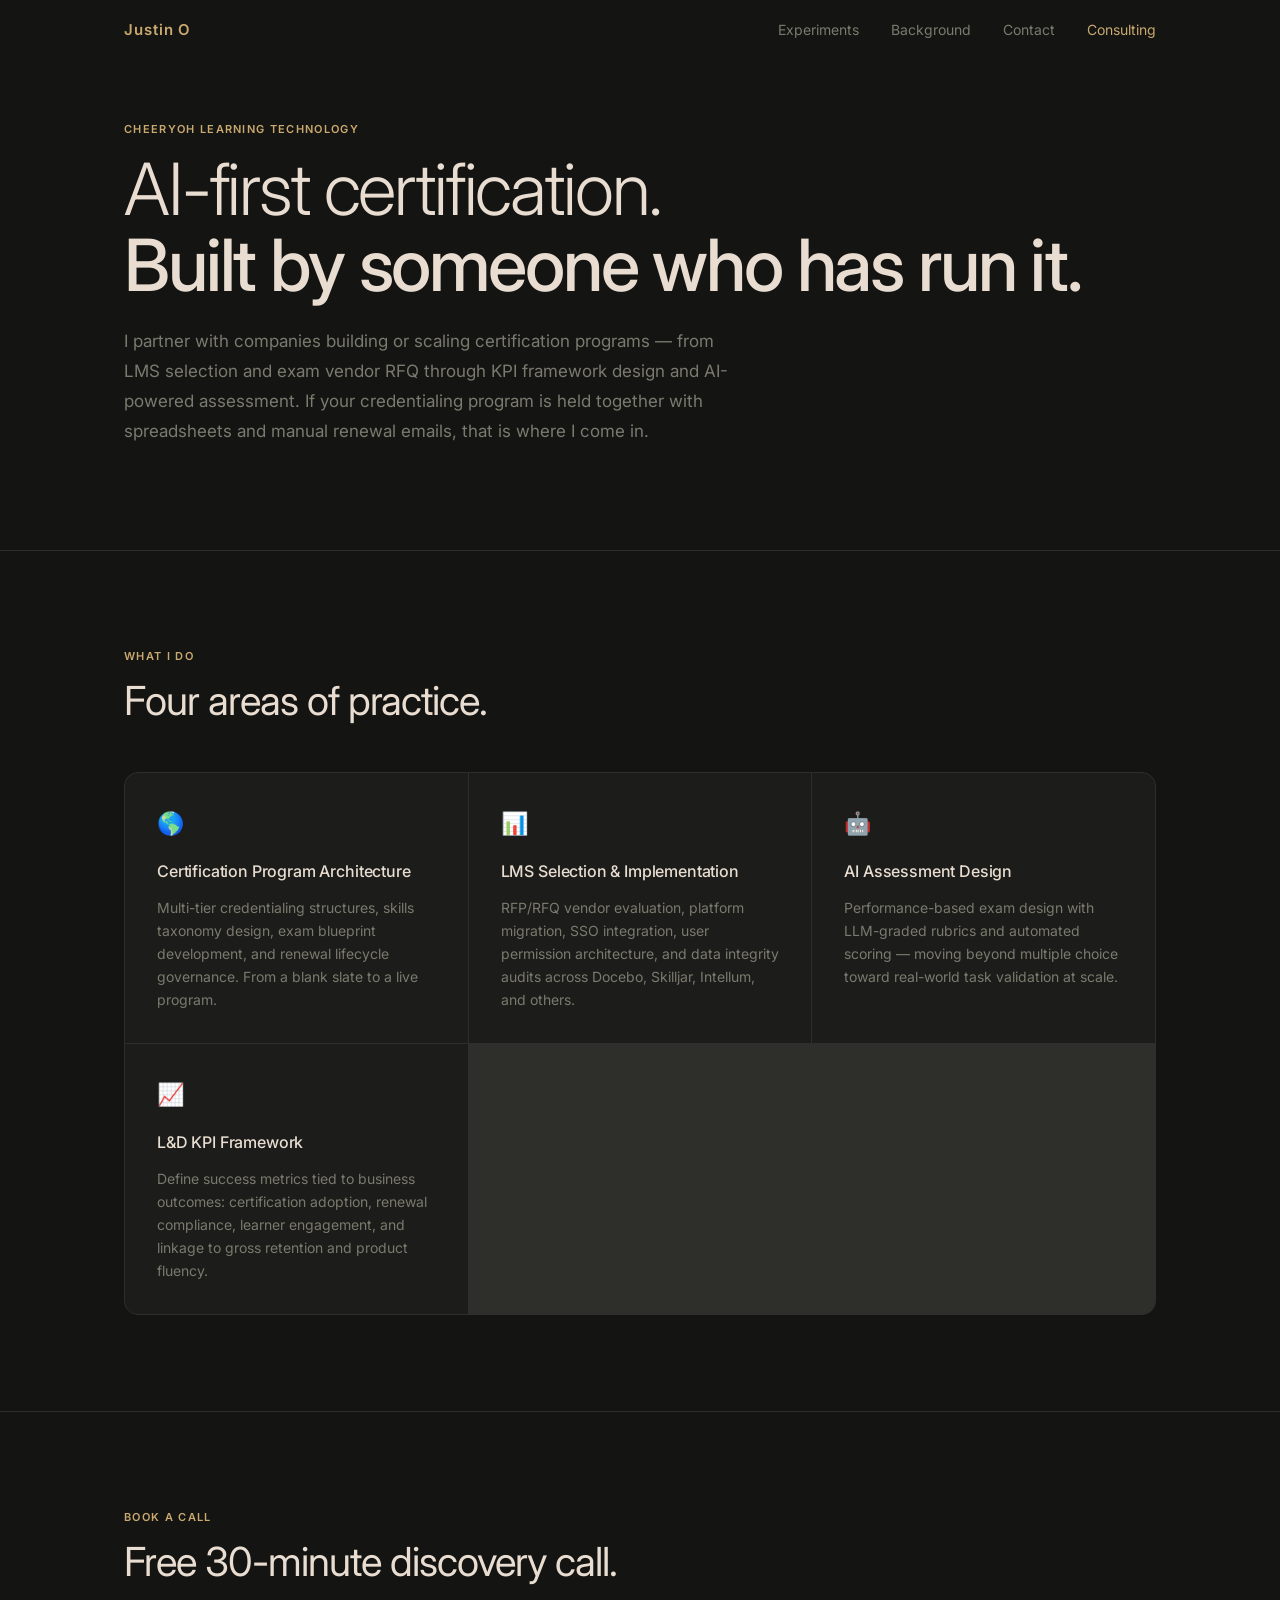
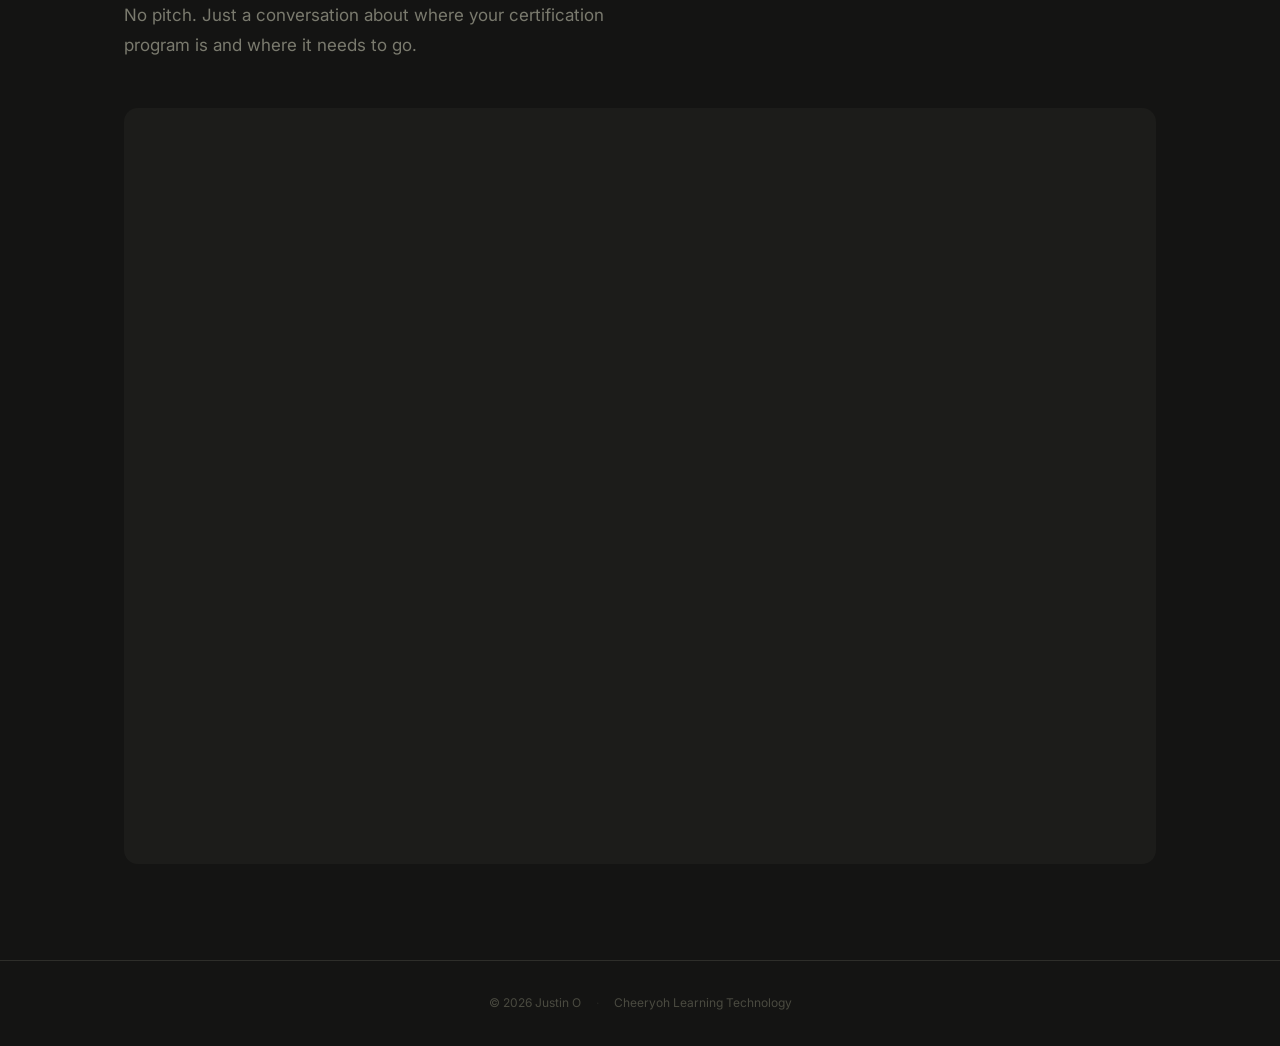
==== consult.html @ 13dc2937 "feat: add consulting page with Calendly scheduling" ====
<!DOCTYPE html>
<html lang="en">
<head>
  <meta charset="UTF-8" />
  <meta name="viewport" content="width=device-width, initial-scale=1.0" />
  <meta name="description" content="Cheeryoh Learning Technology — certification program design, LMS strategy, and AI assessment consulting." />
  <meta property="og:title" content="Consulting — Justin Oh" />
  <meta property="og:description" content="Schedule a discovery call. Certification program architecture, LMS selection, AI assessment design, and L&amp;D KPI frameworks." />
  <title>Consulting — Justin Oh</title>
  <link rel="icon" type="image/svg+xml" href="data:image/svg+xml,<svg xmlns='http://www.w3.org/2000/svg' viewBox='0 0 32 32'><rect width='32' height='32' rx='6' fill='%23141413'/><text x='50%25' y='54%25' dominant-baseline='middle' text-anchor='middle' font-family='Inter,sans-serif' font-weight='600' font-size='14' fill='%23c9a96e'>JO</text></svg>" />
  <link rel="stylesheet" href="style.css" />
  <style>
    .service-grid {
      display: grid;
      grid-template-columns: repeat(auto-fit, minmax(280px, 1fr));
      gap: 1px;
      background: var(--border);
      border: 1px solid var(--border);
      border-radius: 14px;
      overflow: hidden;
      margin-top: 48px;
    }
    .service-item {
      background: var(--surface);
      padding: 32px;
      transition: background var(--duration) var(--ease);
    }
    .service-item:hover { background: var(--surface-alt); }
    .service-icon {
      font-size: 22px;
      margin-bottom: 16px;
    }
    .service-title {
      font-size: 16px;
      font-weight: 500;
      color: var(--accent);
      margin-bottom: 10px;
      letter-spacing: -0.01em;
    }
    .service-desc {
      font-size: 14px;
      color: var(--text-muted);
      line-height: 1.65;
    }
    .calendly-section { background: var(--surface); border-radius: 14px; padding: 48px; margin-top: 48px; }
    .calendly-inline-widget { min-width: 320px; height: 660px; }
    .nav-active { color: var(--accent-warm) !important; }
  </style>
</head>
<body id="page-top">

  <nav class="nav" aria-label="Main navigation">
    <div class="container">
      <a href="index.html" class="nav-logo">Justin O</a>
      <button class="nav-toggle" aria-expanded="false" aria-controls="nav-links" aria-label="Toggle navigation">
        <span></span><span></span><span></span>
      </button>
      <ul class="nav-links" id="nav-links" role="list">
        <li><a href="index.html#projects">Experiments</a></li>
        <li><a href="index.html#skills">Background</a></li>
        <li><a href="index.html#contact">Contact</a></li>
        <li><a href="consult.html" class="nav-active">Consulting</a></li>
      </ul>
    </div>
  </nav>

  <main>

    <section id="top" style="padding-block: 120px 64px;">
      <div class="container">
        <p class="section-label">Cheeryoh Learning Technology</p>
        <h1 class="hero-title" style="margin-top:12px;margin-bottom:24px;">
          AI-first certification.<br>
          <em>Built by someone who has run it.</em>
        </h1>
        <p class="hero-sub" style="max-width:620px;">
          I partner with companies building or scaling certification programs &mdash;
          from LMS selection and exam vendor RFQ through KPI framework design and
          AI-powered assessment. If your credentialing program is held together
          with spreadsheets and manual renewal emails, that is where I come in.
        </p>
      </div>
    </section>

    <section id="services">
      <div class="container">
        <p class="section-label">What I do</p>
        <h2 class="section-title" style="margin-top:8px;">Four areas of practice.</h2>
        <div class="service-grid">
          <div class="service-item">
            <div class="service-icon">&#127758;</div>
            <div class="service-title">Certification Program Architecture</div>
            <p class="service-desc">Multi-tier credentialing structures, skills taxonomy design, exam blueprint development, and renewal lifecycle governance. From a blank slate to a live program.</p>
          </div>
          <div class="service-item">
            <div class="service-icon">&#128202;</div>
            <div class="service-title">LMS Selection &amp; Implementation</div>
            <p class="service-desc">RFP/RFQ vendor evaluation, platform migration, SSO integration, user permission architecture, and data integrity audits across Docebo, Skilljar, Intellum, and others.</p>
          </div>
          <div class="service-item">
            <div class="service-icon">&#129302;</div>
            <div class="service-title">AI Assessment Design</div>
            <p class="service-desc">Performance-based exam design with LLM-graded rubrics and automated scoring &mdash; moving beyond multiple choice toward real-world task validation at scale.</p>
          </div>
          <div class="service-item">
            <div class="service-icon">&#128200;</div>
            <div class="service-title">L&amp;D KPI Framework</div>
            <p class="service-desc">Define success metrics tied to business outcomes: certification adoption, renewal compliance, learner engagement, and linkage to gross retention and product fluency.</p>
          </div>
        </div>
      </div>
    </section>

    <section id="schedule">
      <div class="container">
        <p class="section-label">Book a call</p>
        <h2 class="section-title" style="margin-top:8px;margin-bottom:16px;">Free 30-minute discovery call.</h2>
        <p class="hero-sub" style="max-width:540px;margin-bottom:48px;">
          No pitch. Just a conversation about where your certification program is
          and where it needs to go.
        </p>
        <div class="calendly-section">
          <div class="calendly-inline-widget" data-url="https://calendly.com/cheeryoh/30min"></div>
          <script type="text/javascript" src="https://assets.calendly.com/assets/external/widget.js" async></script>
        </div>
      </div>
    </section>

  </main>

  <footer>
    <div class="container">
      <span>&copy; 2026 Justin O</span>
      <span style="margin-inline:12px;opacity:0.3">&middot;</span>
      <span>Cheeryoh Learning Technology</span>
    </div>
  </footer>

  <script src="main.js" type="module"></script>
</body>
</html>
---- style.css ----
@import url('https://fonts.googleapis.com/css2?family=Inter:wght@300;400;500;600&display=swap');

/* ─── RESET ─────────────────────────────────────────── */
*, *::before, *::after { box-sizing: border-box; }
* { margin: 0; }
html { -webkit-text-size-adjust: none; }
body { line-height: 1.5; -webkit-font-smoothing: antialiased; }
img, picture, video, canvas, svg { display: block; max-width: 100%; }
input, button, textarea, select { font: inherit; }
p, h1, h2, h3, h4, h5, h6 { overflow-wrap: break-word; }
a { color: inherit; }
ul, ol { list-style: none; padding: 0; }

/* ─── TOKENS ─────────────────────────────────────────── */
:root {
  --bg:           #141413;
  --surface:      #1c1c1a;
  --surface-alt:  #232320;
  --border:       #2e2e2a;
  --border-hover: rgba(232, 221, 208, 0.25);
  --accent:       #e8ddd0;
  --accent-warm:  #c9a96e;
  --text:         #e8ddd0;
  --text-muted:   #7a7a6e;
  --text-dim:     #4a4a40;
  --glow:         rgba(232, 221, 208, 0.04);
  --glow-warm:    rgba(201, 169, 110, 0.10);
  --badge-bg:     rgba(201, 169, 110, 0.10);
  --badge-border: rgba(201, 169, 110, 0.25);
  --badge-text:   #c9a96e;
  --tag-bg:       rgba(232, 221, 208, 0.06);
  --tag-border:   rgba(232, 221, 208, 0.12);
  --font: 'Inter', -apple-system, BlinkMacSystemFont, 'Segoe UI', sans-serif;
  --radius-md:  10px;
  --radius-lg:  14px;
  --radius-pill: 999px;
  --ease: cubic-bezier(0.16, 1, 0.3, 1);
  --duration: 0.3s;
  --nav-height: 60px;
  --max-width: 1080px;
}

/* ─── TYPOGRAPHY ─────────────────────────────────────── */
body {
  font-family: var(--font);
  font-size: 15px;
  line-height: 1.7;
  color: var(--text);
  background-color: var(--bg);
}

h1, h2, h3 {
  font-weight: 400;
  line-height: 1.15;
  letter-spacing: -0.02em;
}

/* ─── LAYOUT ─────────────────────────────────────────── */
.container {
  width: 100%;
  max-width: var(--max-width);
  margin-inline: auto;
  padding-inline: 24px;
}

section {
  padding-block: 96px;
}

section + section {
  border-top: 1px solid var(--border);
}

.section-label {
  font-size: 11px;
  font-weight: 600;
  letter-spacing: 0.12em;
  text-transform: uppercase;
  color: var(--accent-warm);
  margin-bottom: 12px;
}

.section-title {
  font-size: clamp(28px, 4vw, 40px);
  font-weight: 400;
  color: var(--accent);
  letter-spacing: -0.025em;
}

.section-subtitle {
  margin-top: 8px;
  color: var(--text-muted);
  font-size: 15px;
}

.section-header {
  margin-bottom: 48px;
}

/* ─── ANIMATIONS ─────────────────────────────────────── */
[data-animate] {
  opacity: 0;
  transform: translateY(48px);
  transition:
    opacity 0.6s var(--ease),
    transform 0.6s var(--ease);
  transition-delay: calc(var(--stagger, 0) * 80ms);
}

[data-animate="visible"] {
  opacity: 1;
  transform: translateY(0);
}

@keyframes drift-a {
  0%, 100% { transform: translate(0, 0) scale(1); }
  50%       { transform: translate(60px, -40px) scale(1.1); }
}

@keyframes drift-b {
  0%, 100% { transform: translate(0, 0) scale(1); }
  50%       { transform: translate(-50px, 50px) scale(0.95); }
}

@keyframes wordIn {
  from { opacity: 0; transform: translateY(8px); }
  to   { opacity: 1; transform: translateY(0); }
}

@keyframes wordOut {
  from { opacity: 1; transform: translateY(0); }
  to   { opacity: 0; transform: translateY(-8px); }
}

.hero-word { display: inline; }
.hero-word.fade-out { animation: wordOut 0.3s var(--ease) forwards; }
.hero-word.fade-in  { animation: wordIn  0.3s var(--ease) forwards; }

@media (prefers-reduced-motion: reduce) {
  [data-animate] { opacity: 1 !important; transform: none !important; transition: none !important; }
  .hero-mesh-a, .hero-mesh-b { animation: none !important; }
}

/* ─── NAV ────────────────────────────────────────────── */
.nav {
  position: fixed;
  top: 0; left: 0; right: 0;
  z-index: 100;
  height: var(--nav-height);
  display: flex;
  align-items: center;
  border-bottom: 1px solid transparent;
  transition: background var(--duration) var(--ease), border-color var(--duration) var(--ease);
}

.nav.scrolled {
  background: rgba(20, 20, 19, 0.88);
  backdrop-filter: blur(16px);
  -webkit-backdrop-filter: blur(16px);
  border-bottom-color: var(--border);
}

.nav .container {
  display: flex;
  align-items: center;
  justify-content: space-between;
}

.nav-logo {
  font-size: 15px;
  font-weight: 600;
  color: var(--accent-warm);
  letter-spacing: 0.06em;
  text-decoration: none;
}

.nav-links {
  display: flex;
  align-items: center;
  gap: 32px;
}

.nav-links a {
  font-size: 14px;
  color: var(--text-muted);
  text-decoration: none;
  position: relative;
  padding-bottom: 2px;
  transition: color var(--duration) var(--ease);
}

.nav-links a::after {
  content: '';
  position: absolute;
  bottom: 0; left: 0; right: 0;
  height: 1px;
  background: var(--accent-warm);
  transform: scaleX(0);
  transition: transform var(--duration) var(--ease);
  transform-origin: left;
}

.nav-links a:hover,
.nav-links a.active { color: var(--accent); }

.nav-links a:hover::after,
.nav-links a.active::after { transform: scaleX(1); }

.nav-toggle {
  display: none;
  background: none;
  border: none;
  cursor: pointer;
  padding: 8px;
  color: var(--text-muted);
  flex-direction: column;
  gap: 5px;
}

.nav-toggle span {
  display: block;
  width: 22px;
  height: 1.5px;
  background: currentColor;
  transition: transform var(--duration) var(--ease), opacity var(--duration) var(--ease);
}

.nav-toggle[aria-expanded="true"] span:nth-child(1) { transform: translateY(6.5px) rotate(45deg); }
.nav-toggle[aria-expanded="true"] span:nth-child(2) { opacity: 0; }
.nav-toggle[aria-expanded="true"] span:nth-child(3) { transform: translateY(-6.5px) rotate(-45deg); }

@media (max-width: 640px) {
  .nav-toggle { display: flex; }

  .nav-links {
    display: none;
    position: absolute;
    top: var(--nav-height);
    left: 0; right: 0;
    flex-direction: column;
    background: rgba(20, 20, 19, 0.97);
    backdrop-filter: blur(16px);
    padding: 24px;
    gap: 24px;
    border-bottom: 1px solid var(--border);
  }

  .nav-links.open { display: flex; }
}

/* ─── HERO ───────────────────────────────────────────── */
.hero {
  position: relative;
  min-height: 100svh;
  display: flex;
  align-items: center;
  overflow: hidden;
  padding-top: var(--nav-height);
  border-top: none !important;
}

.hero-bg {
  position: absolute;
  inset: 0;
  pointer-events: none;
  overflow: hidden;
}

.hero-mesh-a, .hero-mesh-b {
  position: absolute;
  border-radius: 50%;
  filter: blur(120px);
}

.hero-mesh-a {
  width: 600px; height: 600px;
  background: radial-gradient(circle, rgba(201,169,110,0.07) 0%, transparent 70%);
  top: -100px; right: -80px;
  animation: drift-a 20s ease-in-out infinite;
}

.hero-mesh-b {
  width: 500px; height: 500px;
  background: radial-gradient(circle, rgba(232,221,208,0.04) 0%, transparent 70%);
  bottom: -80px; left: -60px;
  animation: drift-b 24s ease-in-out infinite;
}

.hero-content {
  position: relative;
  z-index: 1;
  max-width: 680px;
}

.hero-label {
  font-size: 11px;
  font-weight: 600;
  letter-spacing: 0.12em;
  text-transform: uppercase;
  color: var(--accent-warm);
  margin-bottom: 20px;
}

.hero-title {
  font-size: clamp(44px, 6.5vw, 72px);
  font-weight: 300;
  color: var(--accent);
  letter-spacing: -0.03em;
  line-height: 1.06;
  margin-bottom: 24px;
}

.hero-title em {
  font-style: normal;
  font-weight: 500;
}

.hero-sub {
  font-size: 17px;
  color: var(--text-muted);
  line-height: 1.75;
  max-width: 460px;
  margin-bottom: 40px;
}

.hero-ctas {
  display: flex;
  gap: 12px;
  flex-wrap: wrap;
}

.btn {
  display: inline-flex;
  align-items: center;
  gap: 6px;
  padding: 11px 22px;
  border-radius: var(--radius-md);
  font-size: 14px;
  font-weight: 500;
  text-decoration: none;
  transition: all var(--duration) var(--ease);
  border: none;
  cursor: pointer;
}

.btn-primary {
  background: var(--accent);
  color: var(--bg);
}

.btn-primary:hover {
  background: #f0e6d8;
  transform: translateY(-1px);
}

.btn-secondary {
  background: transparent;
  color: var(--text-muted);
  border: 1px solid var(--border);
}

.btn-secondary:hover {
  border-color: var(--border-hover);
  color: var(--accent);
  transform: translateY(-1px);
}

.hero-scroll {
  position: absolute;
  bottom: 32px;
  left: 50%;
  transform: translateX(-50%);
  display: flex;
  flex-direction: column;
  align-items: center;
  gap: 8px;
  color: var(--text-dim);
  font-size: 10px;
  letter-spacing: 0.1em;
  text-transform: uppercase;
}

.hero-scroll-line {
  width: 1px;
  height: 36px;
  background: linear-gradient(to bottom, var(--text-dim), transparent);
}

/* ─── PROJECTS ───────────────────────────────────────── */
.projects-grid {
  display: grid;
  gap: 20px;
}

.projects-sub-grid {
  display: grid;
  grid-template-columns: repeat(3, 1fr);
  gap: 20px;
}

.card {
  background: var(--surface);
  border: 1px solid var(--border);
  border-radius: var(--radius-lg);
  padding: 32px;
  display: flex;
  flex-direction: column;
  gap: 20px;
  transition:
    border-color var(--duration) var(--ease),
    box-shadow   var(--duration) var(--ease),
    background   var(--duration) var(--ease);
  position: relative;
  overflow: hidden;
}

.card::before {
  content: '';
  position: absolute;
  inset: 0;
  background: radial-gradient(ellipse at 80% 0%, var(--glow-warm), transparent 60%);
  opacity: 0;
  transition: opacity 0.5s var(--ease);
  pointer-events: none;
}

.card:hover {
  border-color: var(--border-hover);
  box-shadow: 0 0 60px var(--glow);
  background: var(--surface-alt);
}

.card:hover::before { opacity: 1; }

.card-top {
  display: flex;
  align-items: flex-start;
  justify-content: space-between;
  gap: 12px;
}

.card-category {
  font-size: 10px;
  font-weight: 600;
  letter-spacing: 0.12em;
  text-transform: uppercase;
  color: var(--text-dim);
}

.card-badge {
  display: inline-flex;
  align-items: center;
  gap: 5px;
  padding: 3px 10px;
  border-radius: var(--radius-pill);
  font-size: 11px;
  font-weight: 500;
  background: var(--badge-bg);
  border: 1px solid var(--badge-border);
  color: var(--badge-text);
  white-space: nowrap;
  flex-shrink: 0;
}

.card-badge-dot {
  width: 6px; height: 6px;
  border-radius: 50%;
  background: var(--accent-warm);
}

.card-title {
  font-size: clamp(20px, 2.5vw, 26px);
  font-weight: 500;
  color: var(--accent);
  letter-spacing: -0.02em;
  line-height: 1.2;
}

.card-hook {
  font-size: 14px;
  color: var(--text-muted);
  margin-top: 4px;
  line-height: 1.5;
}

.card-divider {
  height: 1px;
  background: var(--border);
}

.card-stats {
  display: flex;
  gap: 32px;
  flex-wrap: wrap;
}

.card-stat {
  display: flex;
  flex-direction: column;
  gap: 3px;
}

.card-stat-value {
  font-size: 22px;
  font-weight: 500;
  color: var(--accent);
  letter-spacing: -0.02em;
  line-height: 1;
}

.card-stat-label {
  font-size: 11px;
  color: var(--text-dim);
  letter-spacing: 0.04em;
}

.card-desc {
  font-size: 14px;
  color: var(--text-muted);
  line-height: 1.75;
  flex: 1;
}

.card-tags {
  display: flex;
  flex-wrap: wrap;
  gap: 6px;
}

.tag {
  display: inline-block;
  padding: 3px 10px;
  border-radius: var(--radius-pill);
  font-size: 11px;
  font-weight: 500;
  background: var(--tag-bg);
  border: 1px solid var(--tag-border);
  color: var(--text-muted);
  white-space: nowrap;
  transition: border-color var(--duration) var(--ease), color var(--duration) var(--ease);
}

.card:hover .tag {
  border-color: rgba(232,221,208,0.18);
}

.card-ctas {
  display: flex;
  gap: 12px;
  align-items: center;
  flex-wrap: wrap;
  margin-top: auto;
}

.card-cta-primary {
  display: inline-flex;
  align-items: center;
  gap: 4px;
  padding: 9px 18px;
  border-radius: var(--radius-md);
  font-size: 13px;
  font-weight: 500;
  text-decoration: none;
  background: var(--accent);
  color: var(--bg);
  transition: all var(--duration) var(--ease);
}

.card-cta-primary:hover {
  background: #f0e6d8;
  transform: translateY(-1px);
}

.card-cta-muted {
  font-size: 12px;
  color: var(--text-dim);
  font-weight: 500;
  letter-spacing: 0.04em;
}

@media (max-width: 1024px) {
  .projects-sub-grid { grid-template-columns: 1fr 1fr; }
}

@media (max-width: 820px) {
  .projects-sub-grid { grid-template-columns: 1fr; }
  .card { padding: 28px; }
  .card-stat-value { font-size: 20px; }
}

/* ─── SKILLS ─────────────────────────────────────────── */
.skills-grid {
  display: grid;
  grid-template-columns: repeat(auto-fit, minmax(260px, 1fr));
  gap: 40px 80px;
}

.skill-group {
  display: flex;
  flex-direction: column;
  gap: 10px;
}

.skill-group-label {
  font-size: 11px;
  font-weight: 600;
  letter-spacing: 0.1em;
  text-transform: uppercase;
  color: var(--accent-warm);
  padding-bottom: 12px;
  border-bottom: 1px solid var(--border);
  margin-bottom: 2px;
}

.skill-item {
  display: flex;
  align-items: center;
  gap: 10px;
  font-size: 14px;
  color: var(--text-muted);
  line-height: 1;
  padding-block: 2px;
}

.skill-item::before {
  content: '';
  width: 3px; height: 3px;
  border-radius: 50%;
  background: rgba(232,221,208,0.2);
  flex-shrink: 0;
}

@media (max-width: 640px) {
  .skills-grid { grid-template-columns: 1fr; gap: 32px; }
}

/* ─── CONTACT ────────────────────────────────────────── */
.contact { text-align: center; }

.contact-title {
  font-size: clamp(36px, 5vw, 56px);
  font-weight: 300;
  color: var(--accent);
  letter-spacing: -0.03em;
  margin-bottom: 12px;
}

.contact-sub {
  font-size: 16px;
  color: var(--text-muted);
  margin-bottom: 40px;
}

.contact-links {
  display: flex;
  align-items: center;
  justify-content: center;
  gap: 12px;
  flex-wrap: wrap;
}

.contact-link {
  display: inline-flex;
  align-items: center;
  gap: 6px;
  padding: 11px 24px;
  border-radius: var(--radius-md);
  font-size: 14px;
  font-weight: 500;
  text-decoration: none;
  transition: all var(--duration) var(--ease);
}

.contact-link-primary {
  background: var(--accent);
  color: var(--bg);
}

.contact-link-primary:hover {
  background: #f0e6d8;
  transform: translateY(-1px);
}

.contact-link-secondary {
  background: transparent;
  color: var(--text-muted);
  border: 1px solid var(--border);
}

.contact-link-secondary:hover {
  border-color: var(--border-hover);
  color: var(--accent);
  transform: translateY(-1px);
}

/* ─── FOOTER ─────────────────────────────────────────── */
footer {
  padding-block: 32px;
  border-top: 1px solid var(--border);
  text-align: center;
  font-size: 12px;
  color: var(--text-dim);
}

@media (max-width: 640px) {
  section { padding-block: 64px; }

  /* Hero */
  .hero-title {
    font-size: clamp(30px, 9vw, 44px);
    line-height: 1.1;
  }

  .hero-sub {
    font-size: 15px;
    max-width: 100%;
  }

  .hero-ctas {
    flex-direction: column;
    align-items: stretch;
  }

  .btn {
    width: 100%;
    justify-content: center;
  }

  /* Hide scroll nudge on mobile — doesn't add value */
  .hero-scroll { display: none; }

  /* Cards */
  .card-stats {
    gap: 16px;
    flex-wrap: wrap;
  }

  .card-stat-value { font-size: 18px; }

  .card-tags { gap: 5px; }

  /* Contact */
  .contact-links {
    flex-direction: column;
    align-items: stretch;
    max-width: 320px;
    margin-inline: auto;
  }

  .contact-link {
    justify-content: center;
  }

  /* Footer */
  footer { font-size: 11px; }
}

/* Very small screens */
@media (max-width: 380px) {
  .container { padding-inline: 16px; }
  .card { padding: 20px; }
  .nav-logo { font-size: 13px; }
}
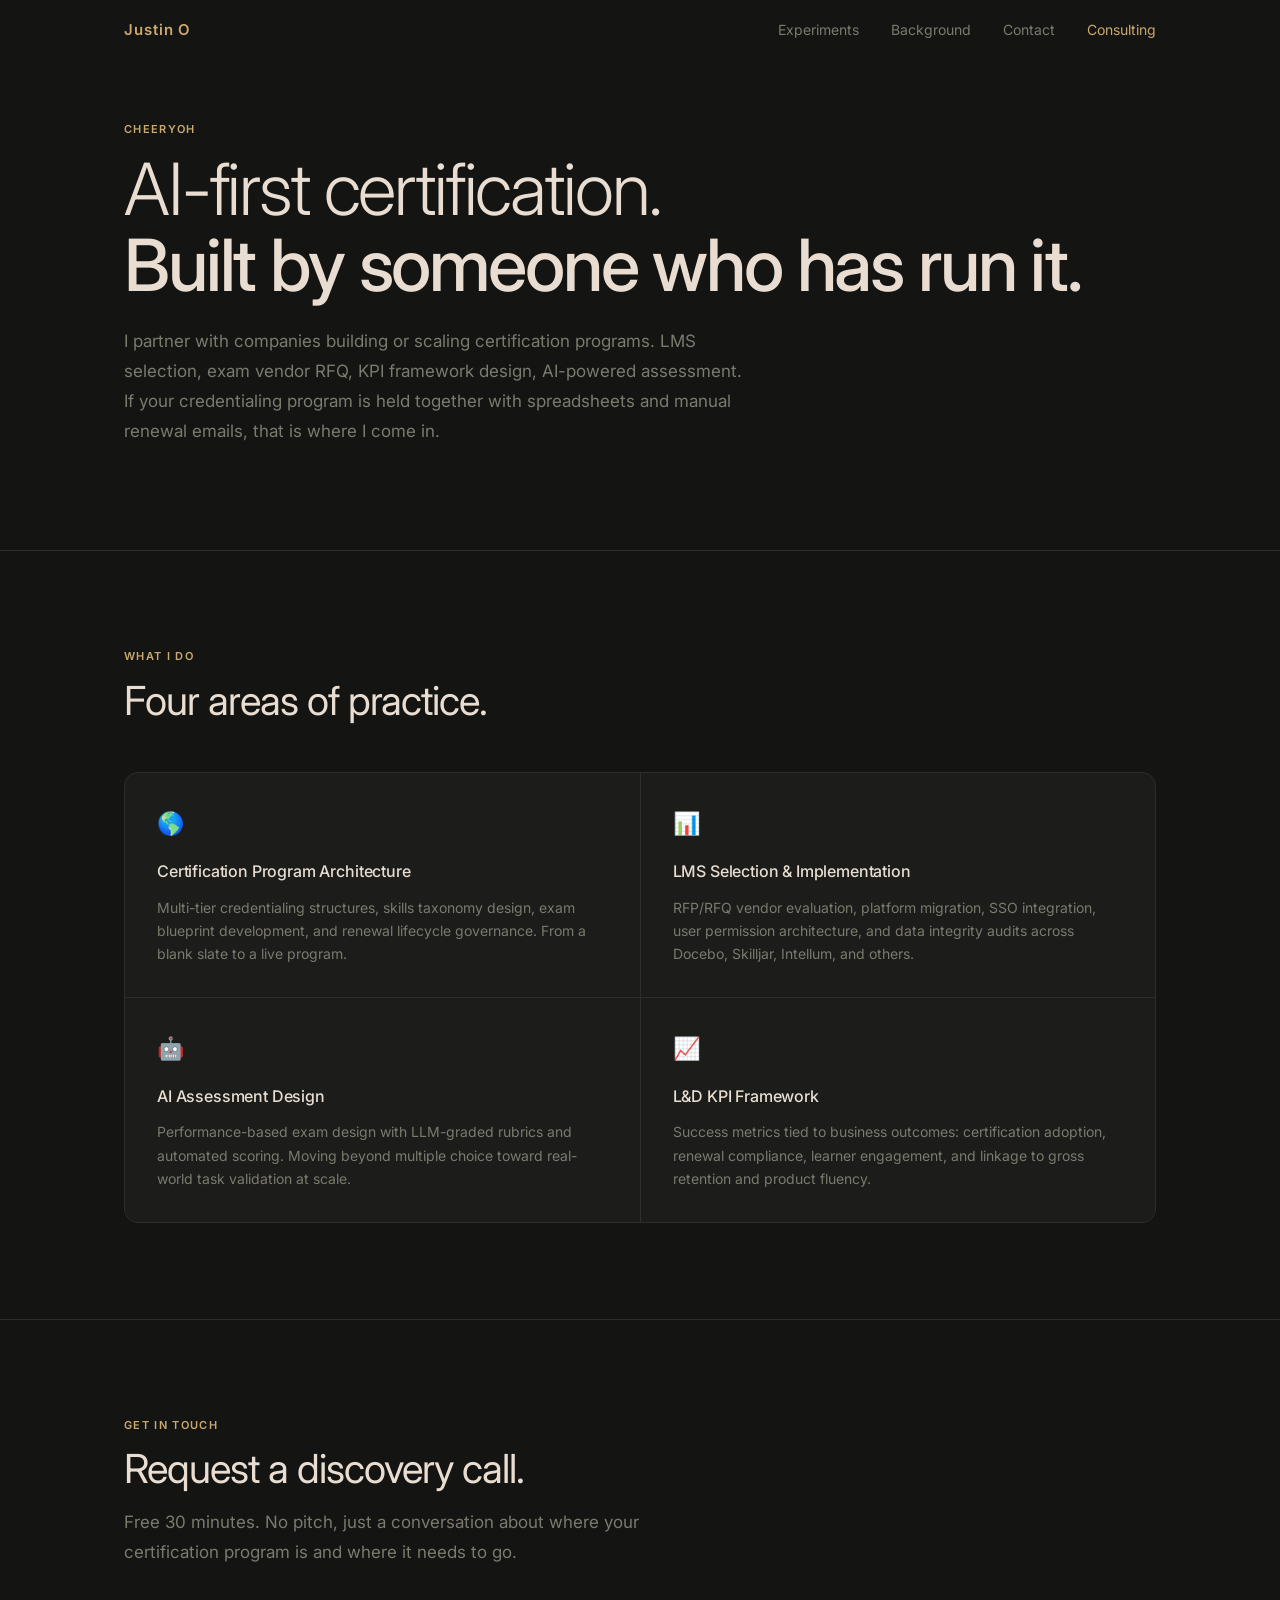
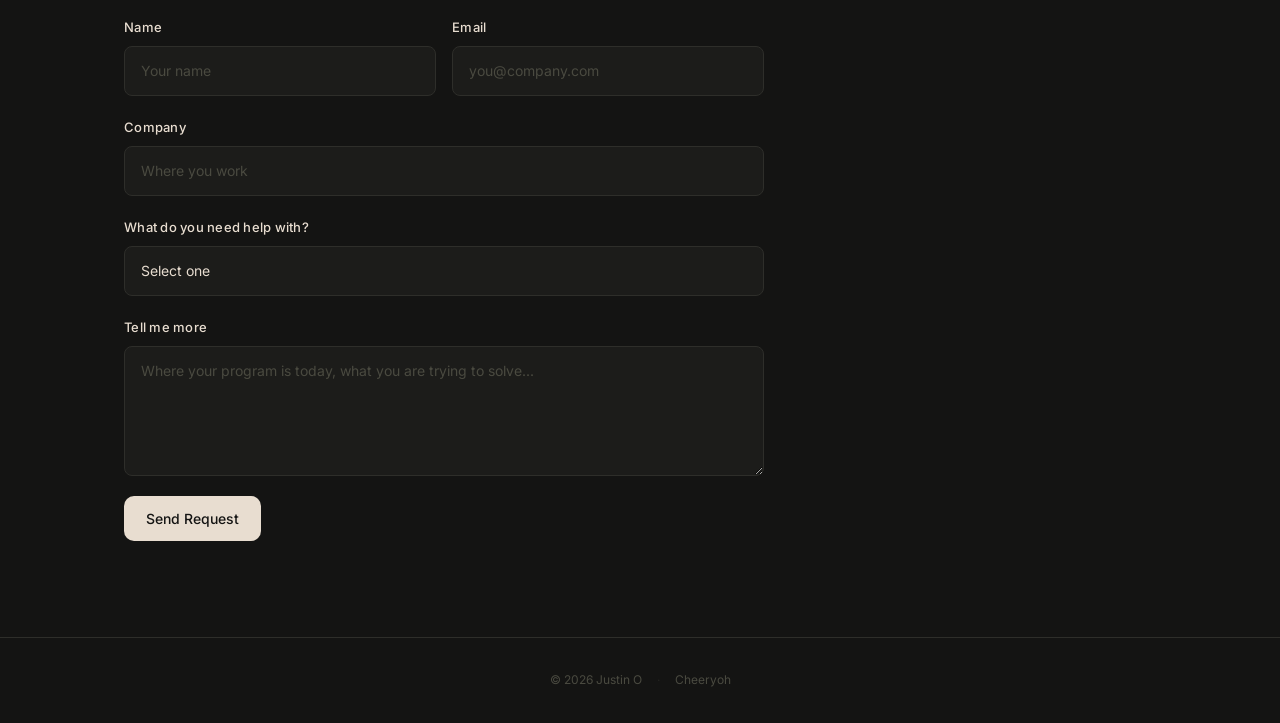
==== commit 840837f6: "fix: grid, form, branding, em-dashes" ====
--- a/consult.html
+++ b/consult.html
@@ -3,16 +3,16 @@
 <head>
   <meta charset="UTF-8" />
   <meta name="viewport" content="width=device-width, initial-scale=1.0" />
-  <meta name="description" content="Cheeryoh Learning Technology — certification program design, LMS strategy, and AI assessment consulting." />
-  <meta property="og:title" content="Consulting — Justin Oh" />
-  <meta property="og:description" content="Schedule a discovery call. Certification program architecture, LMS selection, AI assessment design, and L&amp;D KPI frameworks." />
-  <title>Consulting — Justin Oh</title>
+  <meta name="description" content="Cheeryoh -- certification program design, LMS strategy, and AI assessment consulting." />
+  <meta property="og:title" content="Consulting -- Justin Oh" />
+  <meta property="og:description" content="Schedule a discovery call. Certification program architecture, LMS selection, AI assessment design, and L&D KPI frameworks." />
+  <title>Consulting -- Justin Oh</title>
   <link rel="icon" type="image/svg+xml" href="data:image/svg+xml,<svg xmlns='http://www.w3.org/2000/svg' viewBox='0 0 32 32'><rect width='32' height='32' rx='6' fill='%23141413'/><text x='50%25' y='54%25' dominant-baseline='middle' text-anchor='middle' font-family='Inter,sans-serif' font-weight='600' font-size='14' fill='%23c9a96e'>JO</text></svg>" />
   <link rel="stylesheet" href="style.css" />
   <style>
     .service-grid {
       display: grid;
-      grid-template-columns: repeat(auto-fit, minmax(280px, 1fr));
+      grid-template-columns: repeat(2, 1fr);
       gap: 1px;
       background: var(--border);
       border: 1px solid var(--border);
@@ -20,16 +20,16 @@
       overflow: hidden;
       margin-top: 48px;
     }
+    @media (max-width: 600px) {
+      .service-grid { grid-template-columns: 1fr; }
+    }
     .service-item {
       background: var(--surface);
       padding: 32px;
       transition: background var(--duration) var(--ease);
     }
     .service-item:hover { background: var(--surface-alt); }
-    .service-icon {
-      font-size: 22px;
-      margin-bottom: 16px;
-    }
+    .service-icon { font-size: 22px; margin-bottom: 16px; }
     .service-title {
       font-size: 16px;
       font-weight: 500;
@@ -37,13 +37,44 @@
       margin-bottom: 10px;
       letter-spacing: -0.01em;
     }
-    .service-desc {
+    .service-desc { font-size: 14px; color: var(--text-muted); line-height: 1.65; }
+    .consult-form { max-width: 640px; margin-top: 48px; }
+    .form-row { display: grid; grid-template-columns: 1fr 1fr; gap: 16px; }
+    @media (max-width: 540px) { .form-row { grid-template-columns: 1fr; } }
+    .form-group { display: flex; flex-direction: column; gap: 8px; margin-bottom: 20px; }
+    .form-group label { font-size: 13px; font-weight: 500; color: var(--accent); letter-spacing: 0.02em; }
+    .form-group input,
+    .form-group select,
+    .form-group textarea {
+      background: var(--surface);
+      border: 1px solid var(--border);
+      border-radius: 8px;
+      padding: 12px 16px;
+      color: var(--text);
+      font-family: var(--font);
       font-size: 14px;
-      color: var(--text-muted);
-      line-height: 1.65;
-    }
-    .calendly-section { background: var(--surface); border-radius: 14px; padding: 48px; margin-top: 48px; }
-    .calendly-inline-widget { min-width: 320px; height: 660px; }
+      outline: none;
+      transition: border-color var(--duration) var(--ease);
+      appearance: none;
+    }
+    .form-group input:focus,
+    .form-group select:focus,
+    .form-group textarea:focus { border-color: var(--accent-warm); }
+    .form-group input::placeholder,
+    .form-group textarea::placeholder { color: var(--text-dim); }
+    .form-group select option { background: var(--surface); color: var(--text); }
+    .form-group textarea { resize: vertical; min-height: 130px; }
+    .form-success {
+      display: none;
+      padding: 32px;
+      background: var(--surface);
+      border: 1px solid var(--border);
+      border-radius: 14px;
+      max-width: 480px;
+      margin-top: 48px;
+    }
+    .form-success p { color: var(--text-muted); font-size: 15px; margin-top: 8px; }
+    .form-success-title { color: var(--accent); font-size: 18px; font-weight: 500; }
     .nav-active { color: var(--accent-warm) !important; }
   </style>
 </head>
@@ -68,16 +99,16 @@
 
     <section id="top" style="padding-block: 120px 64px;">
       <div class="container">
-        <p class="section-label">Cheeryoh Learning Technology</p>
+        <p class="section-label">Cheeryoh</p>
         <h1 class="hero-title" style="margin-top:12px;margin-bottom:24px;">
           AI-first certification.<br>
           <em>Built by someone who has run it.</em>
         </h1>
         <p class="hero-sub" style="max-width:620px;">
-          I partner with companies building or scaling certification programs &mdash;
-          from LMS selection and exam vendor RFQ through KPI framework design and
-          AI-powered assessment. If your credentialing program is held together
-          with spreadsheets and manual renewal emails, that is where I come in.
+          I partner with companies building or scaling certification programs.
+          LMS selection, exam vendor RFQ, KPI framework design, AI-powered assessment.
+          If your credentialing program is held together with spreadsheets and manual
+          renewal emails, that is where I come in.
         </p>
       </div>
     </section>
@@ -100,12 +131,12 @@
           <div class="service-item">
             <div class="service-icon">&#129302;</div>
             <div class="service-title">AI Assessment Design</div>
-            <p class="service-desc">Performance-based exam design with LLM-graded rubrics and automated scoring &mdash; moving beyond multiple choice toward real-world task validation at scale.</p>
+            <p class="service-desc">Performance-based exam design with LLM-graded rubrics and automated scoring. Moving beyond multiple choice toward real-world task validation at scale.</p>
           </div>
           <div class="service-item">
             <div class="service-icon">&#128200;</div>
             <div class="service-title">L&amp;D KPI Framework</div>
-            <p class="service-desc">Define success metrics tied to business outcomes: certification adoption, renewal compliance, learner engagement, and linkage to gross retention and product fluency.</p>
+            <p class="service-desc">Success metrics tied to business outcomes: certification adoption, renewal compliance, learner engagement, and linkage to gross retention and product fluency.</p>
           </div>
         </div>
       </div>
@@ -113,15 +144,48 @@
 
     <section id="schedule">
       <div class="container">
-        <p class="section-label">Book a call</p>
-        <h2 class="section-title" style="margin-top:8px;margin-bottom:16px;">Free 30-minute discovery call.</h2>
-        <p class="hero-sub" style="max-width:540px;margin-bottom:48px;">
-          No pitch. Just a conversation about where your certification program is
-          and where it needs to go.
+        <p class="section-label">Get in touch</p>
+        <h2 class="section-title" style="margin-top:8px;margin-bottom:16px;">Request a discovery call.</h2>
+        <p class="hero-sub" style="max-width:540px;margin-bottom:0;">
+          Free 30 minutes. No pitch, just a conversation about where your
+          certification program is and where it needs to go.
         </p>
-        <div class="calendly-section">
-          <div class="calendly-inline-widget" data-url="https://calendly.com/cheeryoh/30min"></div>
-          <script type="text/javascript" src="https://assets.calendly.com/assets/external/widget.js" async></script>
+        <form class="consult-form" id="consult-form" action="https://formspree.io/f/FORM_ID" method="POST">
+          <input type="hidden" name="_subject" value="Consulting inquiry from cheeryoh.com" />
+          <div class="form-row">
+            <div class="form-group">
+              <label for="name">Name</label>
+              <input type="text" id="name" name="name" required placeholder="Your name" />
+            </div>
+            <div class="form-group">
+              <label for="email">Email</label>
+              <input type="email" id="email" name="email" required placeholder="you@company.com" />
+            </div>
+          </div>
+          <div class="form-group">
+            <label for="company">Company</label>
+            <input type="text" id="company" name="company" placeholder="Where you work" />
+          </div>
+          <div class="form-group">
+            <label for="topic">What do you need help with?</label>
+            <select id="topic" name="topic">
+              <option value="">Select one</option>
+              <option value="Certification Program Architecture">Certification Program Architecture</option>
+              <option value="LMS Selection and Implementation">LMS Selection &amp; Implementation</option>
+              <option value="AI Assessment Design">AI Assessment Design</option>
+              <option value="L&D KPI Framework">L&amp;D KPI Framework</option>
+              <option value="Something else">Something else</option>
+            </select>
+          </div>
+          <div class="form-group">
+            <label for="message">Tell me more</label>
+            <textarea id="message" name="message" placeholder="Where your program is today, what you are trying to solve..."></textarea>
+          </div>
+          <button type="submit" class="btn btn-primary">Send Request</button>
+        </form>
+        <div class="form-success" id="form-success">
+          <div class="form-success-title">Request received.</div>
+          <p>I will be in touch within 48 hours.</p>
         </div>
       </div>
     </section>
@@ -132,10 +196,38 @@
     <div class="container">
       <span>&copy; 2026 Justin O</span>
       <span style="margin-inline:12px;opacity:0.3">&middot;</span>
-      <span>Cheeryoh Learning Technology</span>
+      <span>Cheeryoh</span>
     </div>
   </footer>
 
   <script src="main.js" type="module"></script>
+  <script>
+    const form = document.getElementById('consult-form')
+    if (form) {
+      form.addEventListener('submit', async (e) => {
+        e.preventDefault()
+        const btn = form.querySelector('button[type="submit"]')
+        btn.textContent = 'Sending...'
+        btn.disabled = true
+        try {
+          const res = await fetch(form.action, {
+            method: 'POST',
+            body: new FormData(form),
+            headers: { Accept: 'application/json' }
+          })
+          if (res.ok) {
+            form.style.display = 'none'
+            document.getElementById('form-success').style.display = 'block'
+          } else {
+            btn.textContent = 'Send Request'
+            btn.disabled = false
+          }
+        } catch {
+          btn.textContent = 'Send Request'
+          btn.disabled = false
+        }
+      })
+    }
+  </script>
 </body>
 </html>
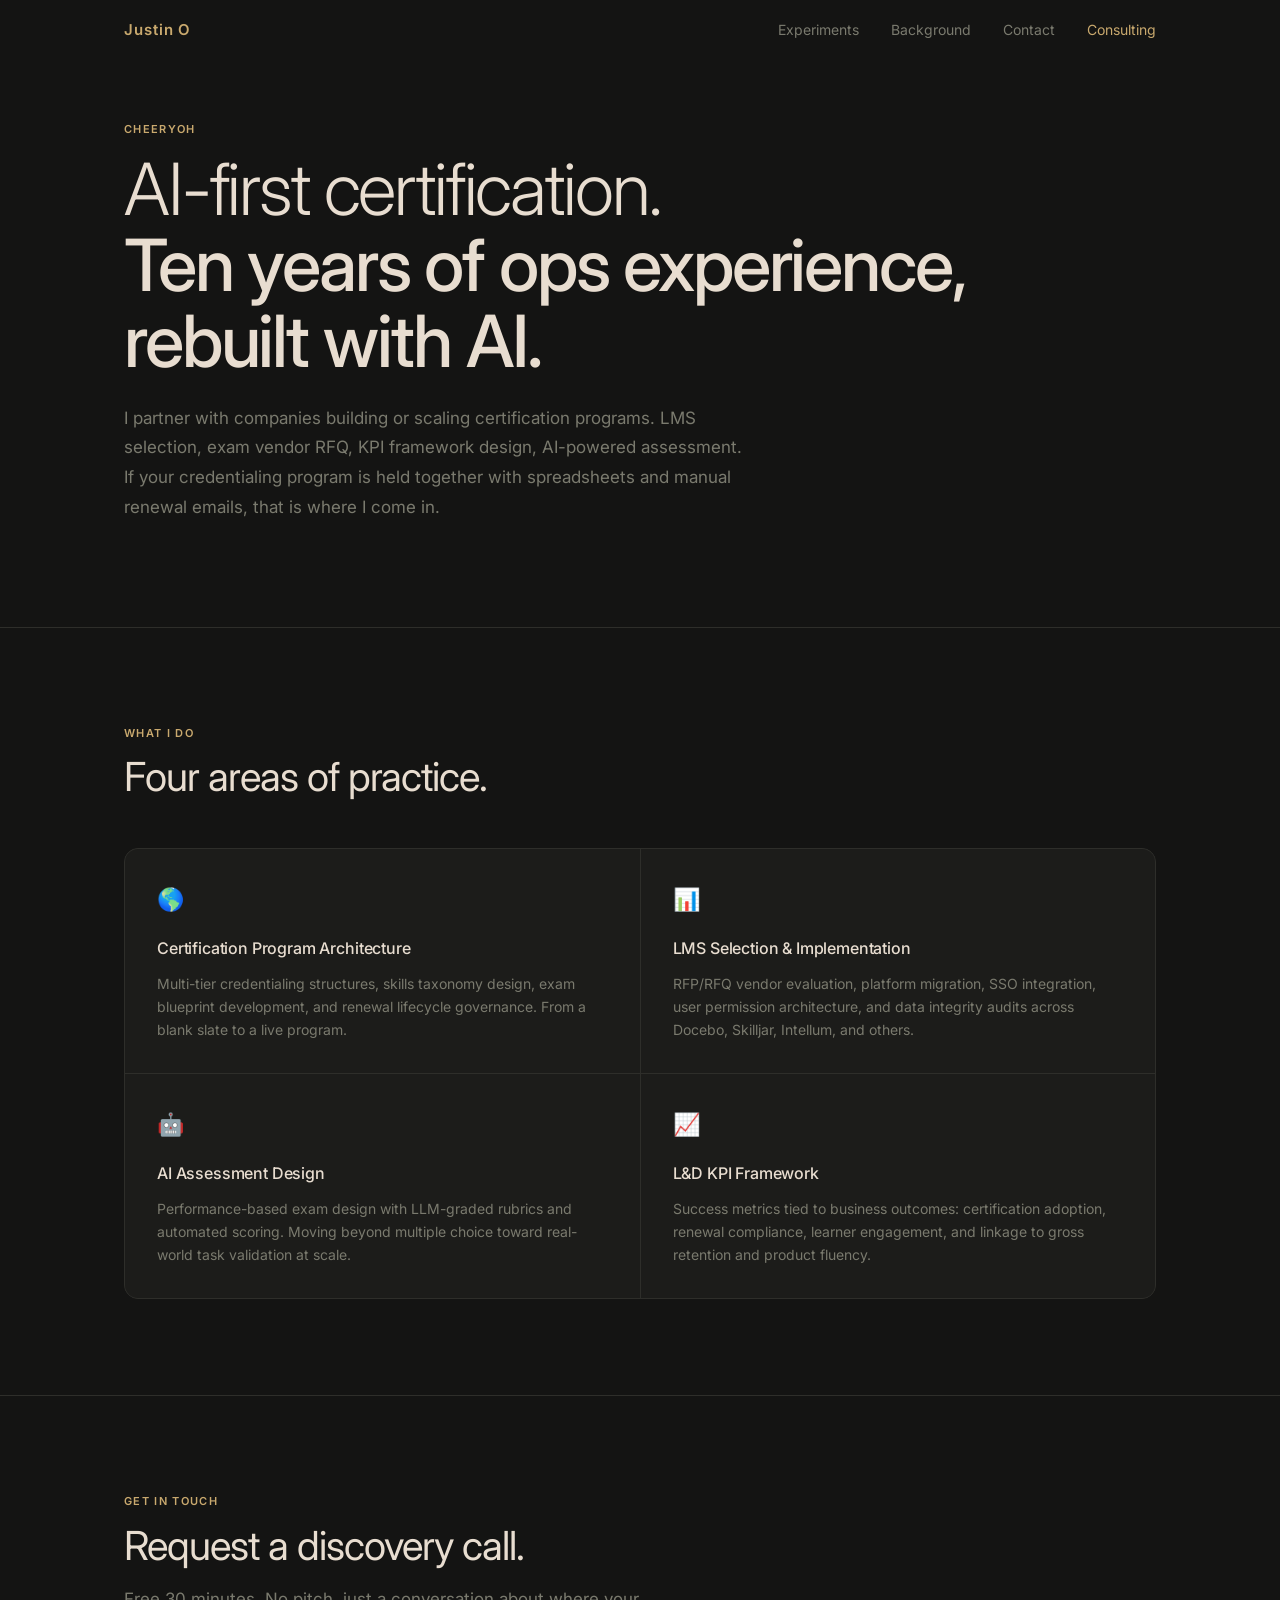
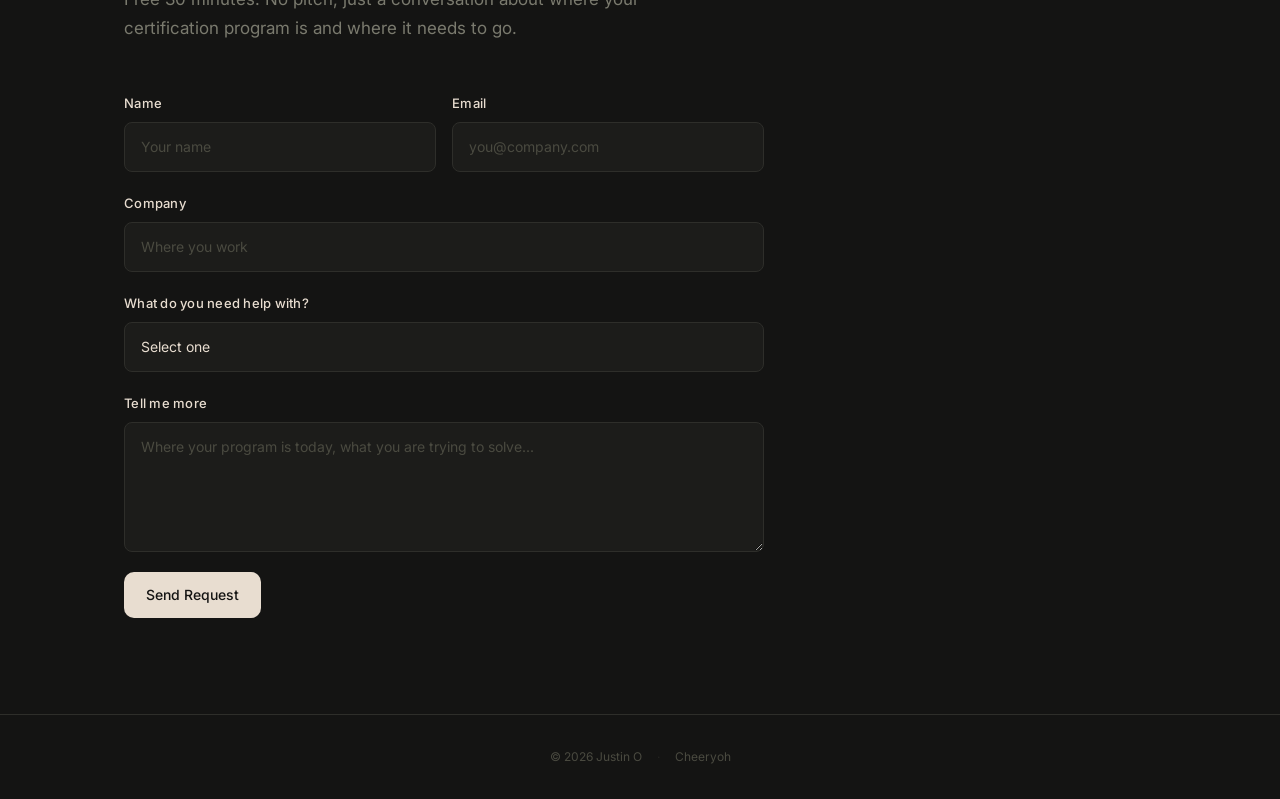
==== commit a9f7af02: "fix: update hero tagline" ====
--- a/consult.html
+++ b/consult.html
@@ -102,7 +102,7 @@
         <p class="section-label">Cheeryoh</p>
         <h1 class="hero-title" style="margin-top:12px;margin-bottom:24px;">
           AI-first certification.<br>
-          <em>Built by someone who has run it.</em>
+          <em>Ten years of ops experience, rebuilt with AI.</em>
         </h1>
         <p class="hero-sub" style="max-width:620px;">
           I partner with companies building or scaling certification programs.
@@ -150,7 +150,7 @@
           Free 30 minutes. No pitch, just a conversation about where your
           certification program is and where it needs to go.
         </p>
-        <form class="consult-form" id="consult-form" action="https://formspree.io/f/FORM_ID" method="POST">
+        <form class="consult-form" id="consult-form" action="https://formspree.io/f/xvzllaov" method="POST">
           <input type="hidden" name="_subject" value="Consulting inquiry from cheeryoh.com" />
           <div class="form-row">
             <div class="form-group">
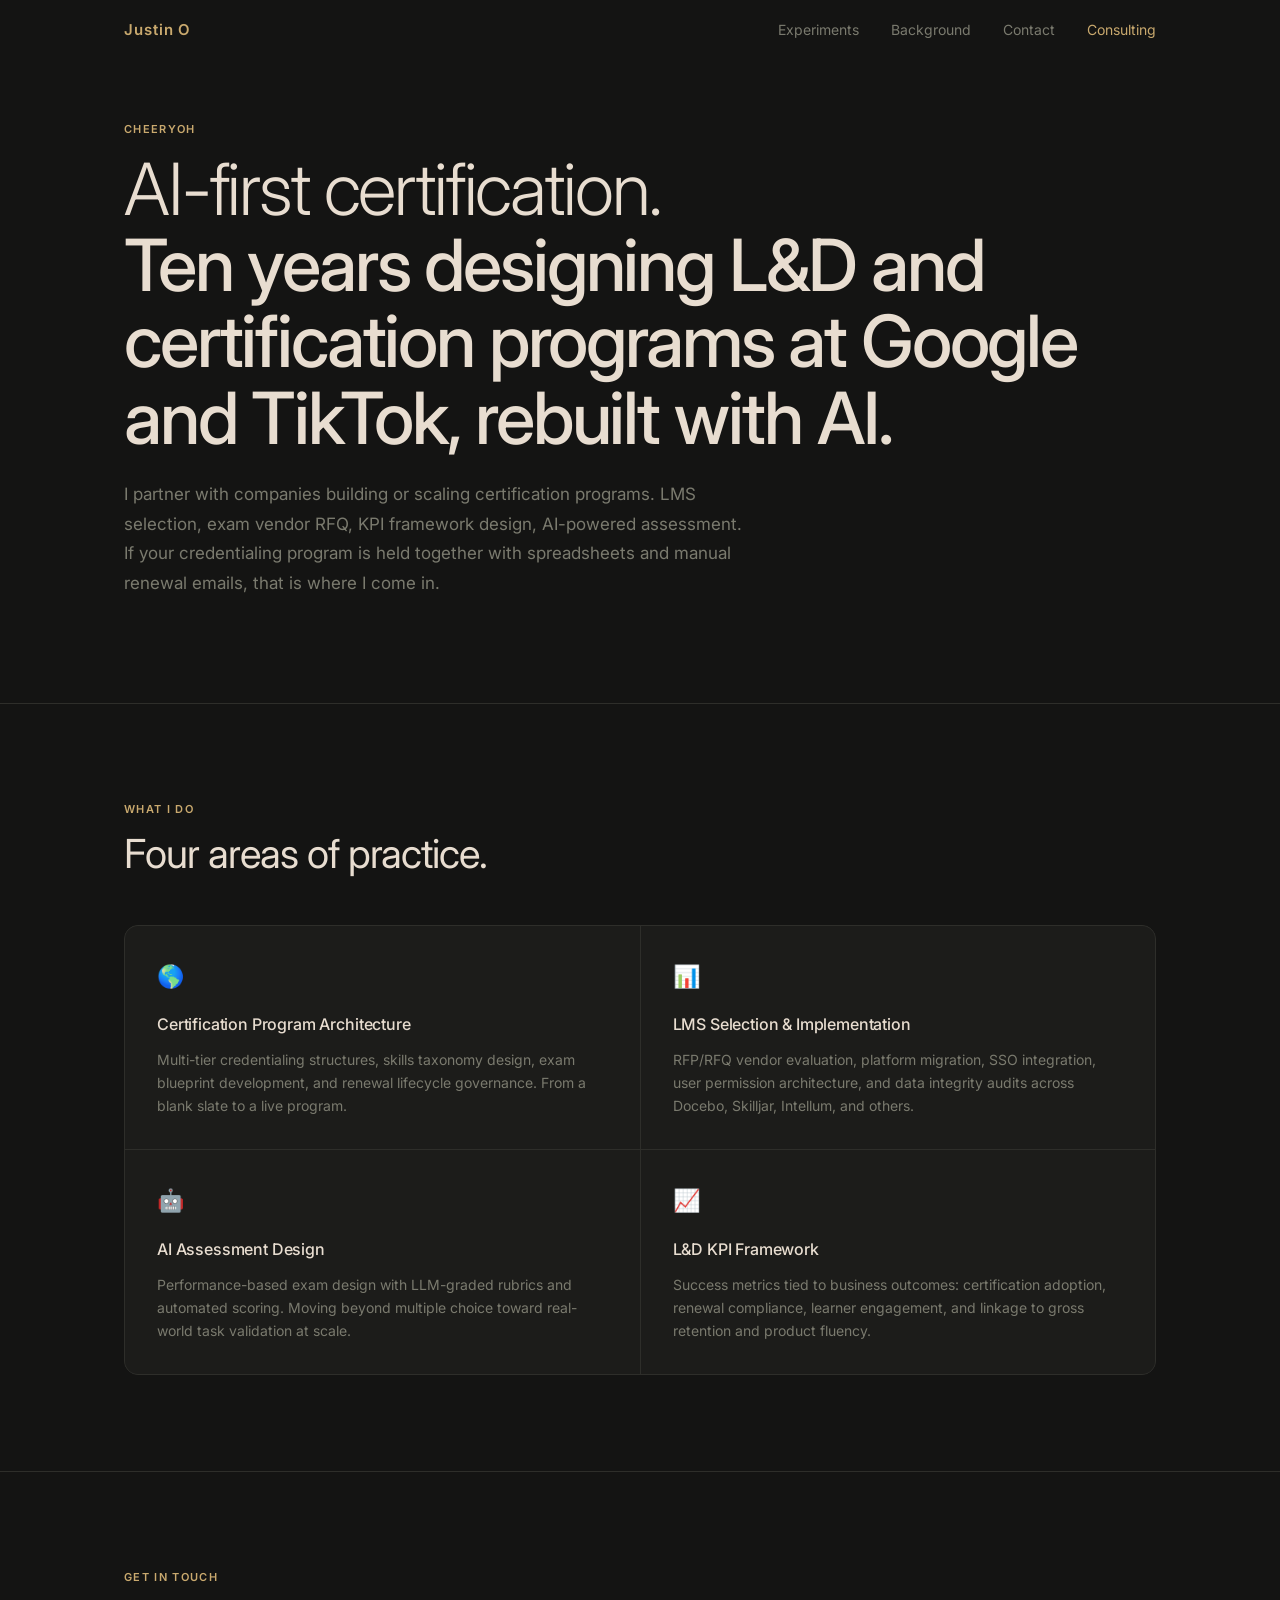
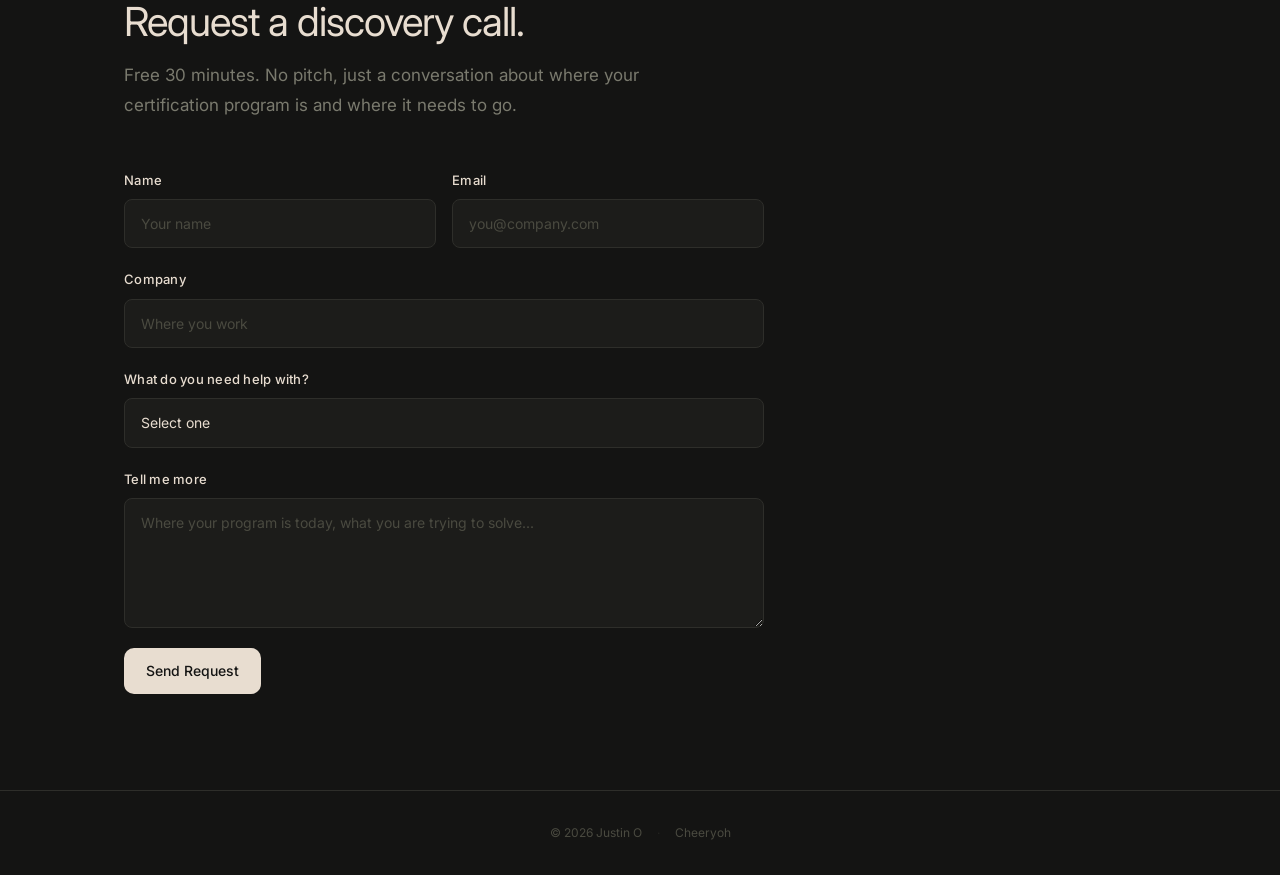
==== commit 4d1ec128: "copy: elevate framing, add 12-yr experience, add JTA gallery button - Kill "prototype"/"early-stage"" ====
--- a/consult.html
+++ b/consult.html
@@ -102,7 +102,7 @@
         <p class="section-label">Cheeryoh</p>
         <h1 class="hero-title" style="margin-top:12px;margin-bottom:24px;">
           AI-first certification.<br>
-          <em>Ten years of ops experience, rebuilt with AI.</em>
+          <em>Ten years designing L&D and certification programs at Google and TikTok, rebuilt with AI.</em>
         </h1>
         <p class="hero-sub" style="max-width:620px;">
           I partner with companies building or scaling certification programs.
--- a/style.css
+++ b/style.css
@@ -761,3 +761,22 @@
   .card { padding: 20px; }
   .nav-logo { font-size: 13px; }
 }
+
+.card-cta-ghost {
+  display: inline-flex;
+  align-items: center;
+  gap: 4px;
+  padding: 9px 18px;
+  border-radius: var(--radius-md);
+  font-size: 13px;
+  font-weight: 500;
+  text-decoration: none;
+  color: var(--text-muted);
+  border: 1px solid var(--border);
+  transition: all var(--duration) var(--ease);
+}
+.card-cta-ghost:hover {
+  color: var(--accent);
+  border-color: var(--border-hover);
+  transform: translateY(-1px);
+}
